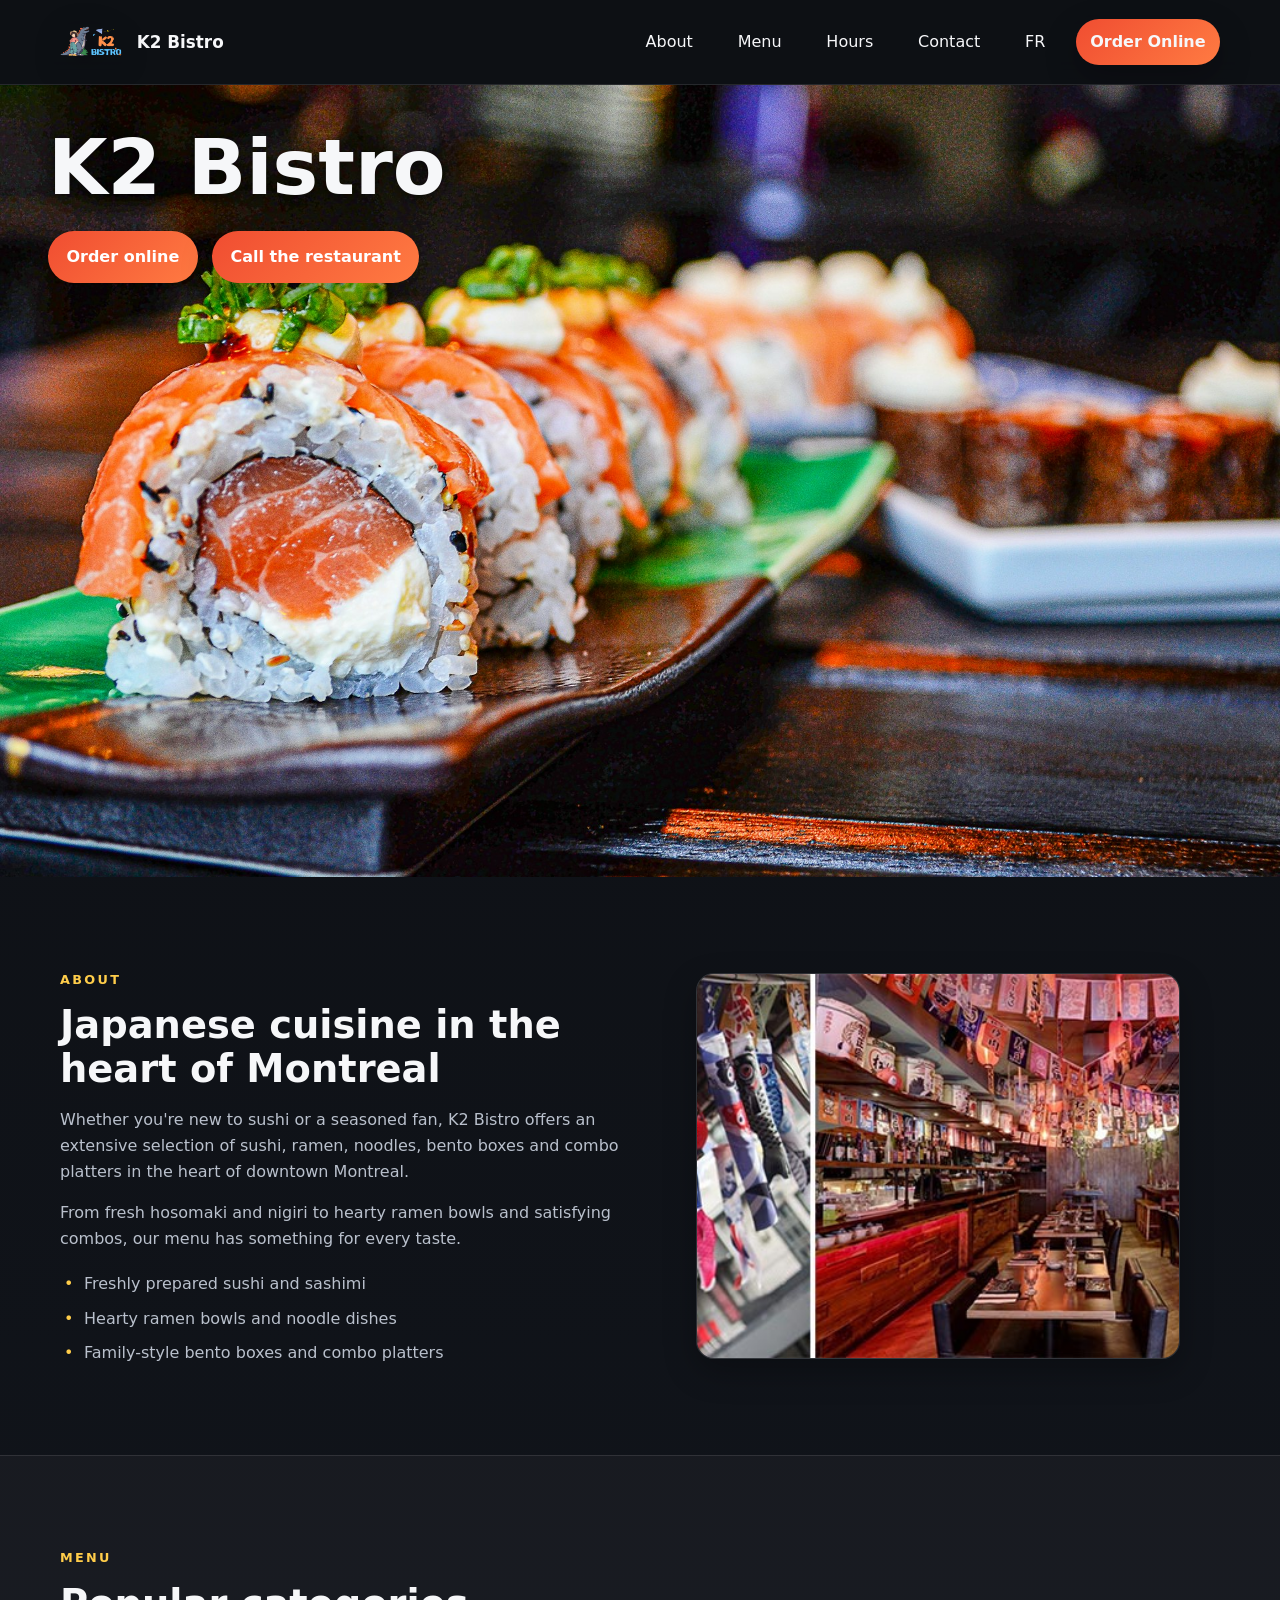
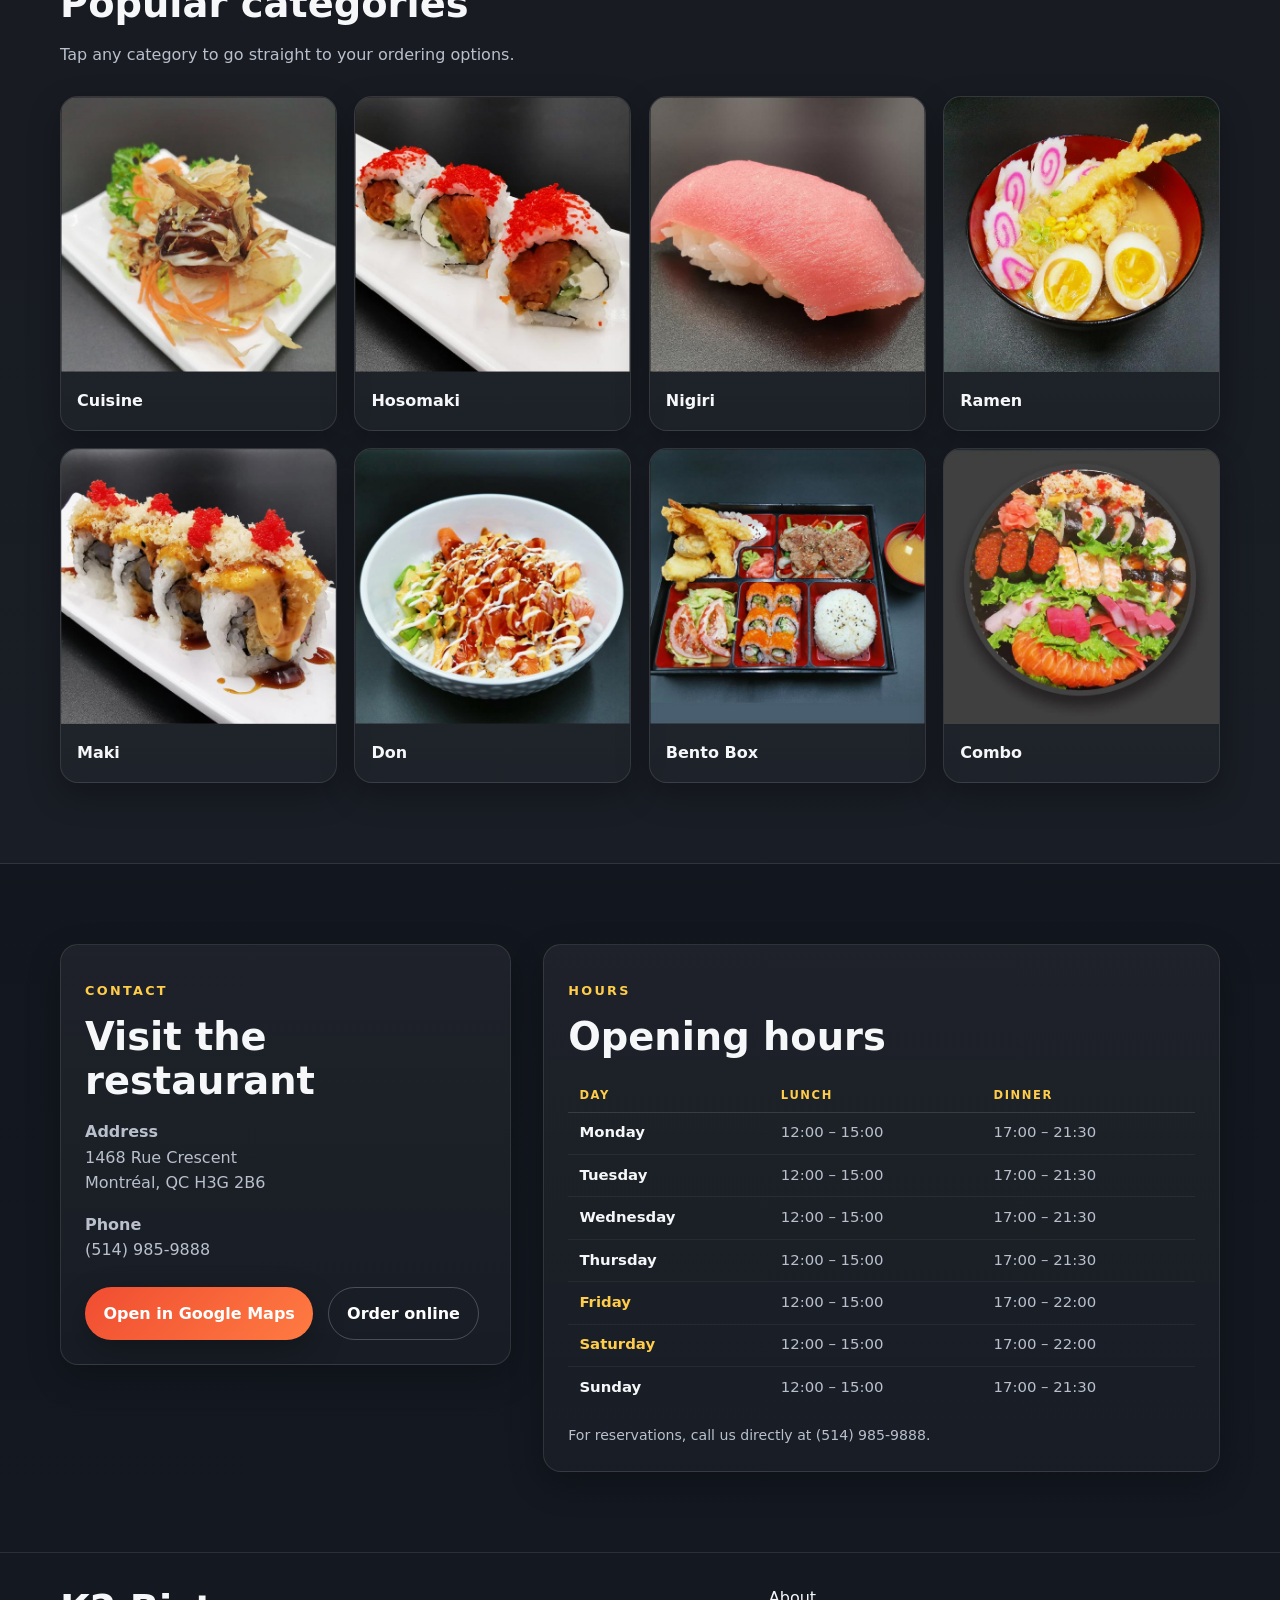
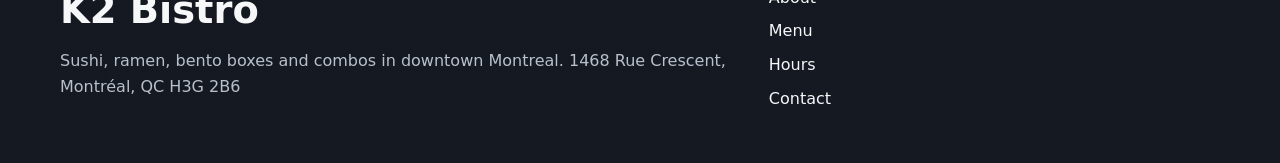
==== index_en.html @ 05328691 "initial commit" ====
<!doctype html>
<html lang="en-CA">
<head>
  <meta charset="utf-8">
  <meta name="viewport" content="width=device-width, initial-scale=1">
  <title>K2 Bistro | Sushi in Montreal</title>
  <meta name="description" content="K2 Bistro in Montreal: sushi, ramen, hosomaki, bento and combo platters. Check hours, call for reservations, and order online.">
  <link rel="canonical" href="https://example.com/index_en.html">
  <link rel="preload" as="image" href="assets/img/hero.jpg">
  <link rel="stylesheet" href="assets/css/styles.css">
  <script defer src="assets/js/site.js"></script>
  <script type="application/ld+json">
  {
    "@context": "https://schema.org",
    "@type": "Restaurant",
    "name": "K2 Bistro",
    "servesCuisine": ["Sushi", "Ramen", "Japanese"],
    "telephone": "+1-514-985-9888",
    "address": {
      "@type": "PostalAddress",
      "streetAddress": "1468 Rue Crescent",
      "addressLocality": "Montréal",
      "addressRegion": "QC",
      "postalCode": "H3G 2B6",
      "addressCountry": "CA"
    },
    "url": "https://example.com/index_en.html",
    "acceptsReservations": "True"
  }
  </script>
</head>
<body>
  <a class="skip-link" href="#main">Skip to main content</a>

  <header class="site-header" id="top">
    <div class="container header-inner">
      <a class="brand" href="#top" aria-label="K2 Bistro, back to top">
        <img src="assets/img/logo.png" alt="K2 Bistro logo">
        <span>K2 Bistro</span>
      </a>

      <button class="menu-toggle" type="button" aria-expanded="false" aria-controls="site-nav" aria-label="Open menu">
        <span></span><span></span><span></span>
      </button>

      <nav id="site-nav" class="site-nav" aria-label="Primary navigation">
        <a href="#about">About</a>
        <a href="#menu">Menu</a>
        <a href="#hours">Hours</a>
        <a href="#contact">Contact</a>
        <a href="index.html" lang="fr">FR</a>
        <a class="button button-sm" href="order-en.html">Order Online</a>
      </nav>
    </div>
  </header>

  <main id="main">
    <section class="hero">
      <div class="hero-overlay"></div>
      <img class="hero-image" src="assets/img/hero.jpg" alt="Sushi platter at K2 Bistro">
      <div class="container hero-content">
        <h1>K2 Bistro</h1>
        <div class="hero-actions">
          <a class="button" href="order-en.html">Order online</a>
          <a class="button" href="tel:+15149859888">Call the restaurant</a>
        </div>
      </div>
    </section>

    <section class="section" id="about">
      <div class="container grid-two">
        <div>
          <p class="section-label">About</p>
          <h2>Japanese cuisine in the heart of Montreal</h2>
          <p>Whether you're new to sushi or a seasoned fan, K2 Bistro offers an extensive selection of sushi, ramen, noodles, bento boxes and combo platters in the heart of downtown Montreal.</p>
          <p>From fresh hosomaki and nigiri to hearty ramen bowls and satisfying combos, our menu has something for every taste.</p>
          <ul class="feature-list">
            <li>Freshly prepared sushi and sashimi</li>
            <li>Hearty ramen bowls and noodle dishes</li>
            <li>Family-style bento boxes and combo platters</li>
          </ul>
        </div>
        <figure class="about-figure">
          <img src="assets/img/about_us.jpg" alt="Interior dining area and atmosphere at K2 Bistro">
        </figure>
      </div>
    </section>

    <section class="section section-alt" id="menu">
      <div class="container">
        <p class="section-label">Menu</p>
        <h2>Popular categories</h2>
        <p class="section-intro">Tap any category to go straight to your ordering options.</p>
        <div class="menu-grid">
          <a class="menu-card" href="order-en.html">
            <img src="assets/img/cuisine.jpg" alt="Japanese cuisine dish">
            <span>Cuisine</span>
          </a>
          <a class="menu-card" href="order-en.html">
            <img src="assets/img/hosomaki.jpg" alt="Salmon hosomaki roll">
            <span>Hosomaki</span>
          </a>
          <a class="menu-card" href="order-en.html">
            <img src="assets/img/nigiri.jpg" alt="Tuna nigiri">
            <span>Nigiri</span>
          </a>
          <a class="menu-card" href="order-en.html">
            <img src="assets/img/ramen.jpg" alt="Ramen bowl with eggs and tempura">
            <span>Ramen</span>
          </a>
          <a class="menu-card" href="order-en.html">
            <img src="assets/img/maki.jpg" alt="Maki roll with sauce and roe">
            <span>Maki</span>
          </a>
          <a class="menu-card" href="order-en.html">
            <img src="assets/img/don.jpg" alt="Salmon don bowl">
            <span>Don</span>
          </a>
          <a class="menu-card" href="order-en.html">
            <img src="assets/img/bento_box.jpg" alt="Bento box with tempura, rice, and rolls">
            <span>Bento Box</span>
          </a>
          <a class="menu-card" href="order-en.html">
            <img src="assets/img/combo.jpg" alt="Sushi combo platter">
            <span>Combo</span>
          </a>
        </div>
      </div>
    </section>

    <section class="section" id="contact">
      <div class="container info-grid">
        <article class="info-card">
          <p class="section-label">Contact</p>
          <h2>Visit the restaurant</h2>
          <p><strong>Address</strong><br>1468 Rue Crescent<br>Montréal, QC H3G 2B6</p>
          <p><strong>Phone</strong><br><a href="tel:+15149859888">(514) 985-9888</a></p>
          <div class="stack-actions">
            <a class="button" href="https://maps.google.com/?q=1468+Rue+Crescent+Montreal+QC+H3G+2B6" target="_blank" rel="noopener">Open in Google Maps</a>
            <a class="button button-secondary" href="order-en.html">Order online</a>
          </div>
        </article>

        <article class="info-card" id="hours">
          <p class="section-label">Hours</p>
          <h2>Opening hours</h2>
          <table class="hours-table">
            <thead>
              <tr><th>Day</th><th>Lunch</th><th>Dinner</th></tr>
            </thead>
            <tbody>
              <tr><td>Monday</td><td>12:00 – 15:00</td><td>17:00 – 21:30</td></tr>
              <tr><td>Tuesday</td><td>12:00 – 15:00</td><td>17:00 – 21:30</td></tr>
              <tr><td>Wednesday</td><td>12:00 – 15:00</td><td>17:00 – 21:30</td></tr>
              <tr><td>Thursday</td><td>12:00 – 15:00</td><td>17:00 – 21:30</td></tr>
              <tr class="hours-weekend"><td>Friday</td><td>12:00 – 15:00</td><td>17:00 – 22:00</td></tr>
              <tr class="hours-weekend"><td>Saturday</td><td>12:00 – 15:00</td><td>17:00 – 22:00</td></tr>
              <tr><td>Sunday</td><td>12:00 – 15:00</td><td>17:00 – 21:30</td></tr>
            </tbody>
          </table>
          <p class="hours-note">For reservations, call us directly at <a href="tel:+15149859888">(514) 985-9888</a>.</p>
        </article>
      </div>
    </section>
  </main>

  <footer class="site-footer">
    <div class="container footer-grid">
      <div>
        <h2>K2 Bistro</h2>
        <p>Sushi, ramen, bento boxes and combos in downtown Montreal. 1468 Rue Crescent, Montréal, QC H3G 2B6</p>
      </div>
      <nav class="footer-nav" aria-label="Footer links">
        <a href="#about">About</a>
        <a href="#menu">Menu</a>
        <a href="#hours">Hours</a>
        <a href="#contact">Contact</a>
      </nav>
    </div>
  </footer>
</body>
</html>
---- assets/css/styles.css ----
:root {
  --bg: #0f1115;
  --surface: #161a20;
  --surface-2: #1d2430;
  --text: #f6f7f9;
  --muted: #b9c0cc;
  --line: rgba(255,255,255,.1);
  --brand: #f04d31;
  --brand-2: #ffcd4a;
  --accent: #5fb2ff;
  --shadow: 0 12px 32px rgba(0,0,0,.28);
  --radius: 18px;
  --max: 1160px;
}

* { box-sizing: border-box; }
html { scroll-behavior: smooth; }
body {
  margin: 0;
  font-family: Inter, ui-sans-serif, system-ui, -apple-system, BlinkMacSystemFont, "Segoe UI", sans-serif;
  background: linear-gradient(180deg, #0d0f13 0%, #141922 100%);
  color: var(--text);
  line-height: 1.6;
}
img { display: block; max-width: 100%; }
a { color: inherit; text-decoration: none; }
p, li, dd { color: var(--muted); }
.container { width: min(calc(100% - 2rem), var(--max)); margin: 0 auto; }
.skip-link {
  position: absolute;
  left: 1rem;
  top: -4rem;
  background: white;
  color: black;
  padding: .75rem 1rem;
  border-radius: 999px;
  z-index: 999;
}
.skip-link:focus { top: 1rem; }
.site-header {
  position: sticky;
  top: 0;
  z-index: 100;
  background: rgba(15,17,21,.86);
  backdrop-filter: blur(14px);
  border-bottom: 1px solid var(--line);
}
.header-inner {
  display: flex;
  align-items: center;
  justify-content: space-between;
  gap: 1rem;
  min-height: 84px;
}
.brand {
  display: flex;
  align-items: center;
  gap: .8rem;
  font-weight: 700;
  font-size: 1.05rem;
}
.brand img {
  width: 64px;
  height: 64px;
  object-fit: contain;
  filter: drop-shadow(0 6px 16px rgba(0,0,0,.35));
}
.site-nav {
  display: flex;
  align-items: center;
  gap: 1rem;
}
.site-nav a {
  padding: .65rem .9rem;
  border-radius: 999px;
  color: var(--text);
}
.site-nav a:hover,
.site-nav a:focus-visible,
.footer-nav a:hover,
.footer-nav a:focus-visible {
  background: rgba(255,255,255,.08);
  outline: none;
}
.button {
  display: inline-flex;
  align-items: center;
  justify-content: center;
  gap: .5rem;
  min-height: 46px;
  padding: .8rem 1.15rem;
  border-radius: 999px;
  background: linear-gradient(135deg, var(--brand), #ff7b42);
  color: white;
  font-weight: 700;
  box-shadow: var(--shadow);
}
.button:hover,
.button:focus-visible {
  transform: translateY(-1px);
  outline: none;
}
.button-sm { min-height: 40px; padding: .65rem 1rem; }
.button-secondary {
  background: transparent;
  border: 1px solid rgba(255,255,255,.22);
  box-shadow: none;
}
.menu-toggle {
  display: none;
  background: transparent;
  border: 0;
  padding: .5rem;
  cursor: pointer;
}
.menu-toggle span {
  display: block;
  width: 24px;
  height: 2px;
  background: white;
  margin: 5px 0;
  border-radius: 999px;
}
.hero {
  position: relative;
  min-height: min(88vh, 860px);
  display: grid;
  align-items: start;
  overflow: clip;
}
.hero-image,
.hero-overlay {
  position: absolute;
  inset: 0;
  width: 100%;
  height: 100%;
}
.hero-image { object-fit: cover; }
.hero-overlay {
  background: linear-gradient(170deg, rgba(0,0,0,.75) 0%, rgba(5,8,14,.96) 100%);
}
.hero-content {
  position: relative;
  z-index: 1;
  padding: 2.5rem 0 4rem;
  width: auto;
  max-width: var(--max);
  margin-left: clamp(1.5rem, 5vw, 3rem);
  margin-right: 1.5rem;
}
.eyebrow,
.section-label {
  text-transform: uppercase;
  letter-spacing: .18em;
  font-size: .8rem;
  font-weight: 700;
  color: var(--brand-2);
}
.hero h1 {
  font-size: clamp(2.4rem, 6vw, 5.2rem);
  line-height: 1.02;
  margin: .25rem 0 1rem;
  max-width: 11ch;
  text-shadow: 0 2px 16px rgba(0,0,0,.7);
}
.hero-copy {
  max-width: 60ch;
  font-size: 1.05rem;
  color: #eef1f5;
  text-shadow: 0 1px 8px rgba(0,0,0,.6);
}
.eyebrow { text-shadow: 0 1px 8px rgba(0,0,0,.6); }
.hero-actions,
.stack-actions {
  display: flex;
  flex-wrap: wrap;
  gap: .9rem;
  margin-top: 1.5rem;
}
.section { padding: 5rem 0; }
.section-alt { background: rgba(255,255,255,.03); border-block: 1px solid var(--line); }
.grid-two {
  display: grid;
  gap: 2rem;
  grid-template-columns: repeat(2, minmax(0, 1fr));
}
.info-grid {
  display: grid;
  gap: 2rem;
  grid-template-columns: 1fr 1.5fr;
  align-items: start;
}
.grid-two h2,
.section h2,
.info-card h2,
.site-footer h2 {
  margin: .2rem 0 .7rem;
  font-size: clamp(1.8rem, 3vw, 2.6rem);
  line-height: 1.15;
}
.about-figure,
.info-card,
.menu-card {
  background: linear-gradient(180deg, rgba(255,255,255,.05), rgba(255,255,255,.025));
  border: 1px solid var(--line);
  border-radius: var(--radius);
  overflow: hidden;
  box-shadow: var(--shadow);
}
.about-figure img { width: 100%; height: 100%; object-fit: cover; min-height: 340px; }
.feature-list {
  list-style: none;
  padding: 0;
  margin: 1.25rem 0 0;
}
.feature-list li {
  padding-left: 1.5rem;
  position: relative;
  margin: .55rem 0;
}
.feature-list li::before {
  content: "•";
  color: var(--brand-2);
  position: absolute;
  left: .25rem;
}
.section-intro { max-width: 65ch; }
.menu-grid {
  display: grid;
  grid-template-columns: repeat(4, minmax(0, 1fr));
  gap: 1.1rem;
  margin-top: 1.8rem;
}
.menu-card {
  transition: transform .2s ease, border-color .2s ease;
}
.menu-card:hover,
.menu-card:focus-visible {
  transform: translateY(-4px);
  border-color: rgba(255,255,255,.28);
  outline: none;
}
.menu-card img {
  width: 100%;
  aspect-ratio: 1 / 1;
  object-fit: cover;
}
.menu-card span {
  display: block;
  padding: 1rem;
  font-weight: 700;
}
.info-card {
  padding: 1.5rem;
}
.hours-table {
  width: 100%;
  border-collapse: collapse;
  margin: 1.25rem 0 1rem;
  font-size: .93rem;
}
.hours-table thead th {
  text-align: left;
  padding: .45rem .7rem;
  font-size: .72rem;
  text-transform: uppercase;
  letter-spacing: .14em;
  font-weight: 700;
  color: var(--brand-2);
  border-bottom: 1px solid rgba(255,255,255,.12);
}
.hours-table tbody td {
  padding: .55rem .7rem;
  color: var(--muted);
}
.hours-table tbody tr td:first-child {
  color: var(--text);
  font-weight: 600;
  white-space: nowrap;
}
.hours-table tbody tr:not(:last-child) td {
  border-bottom: 1px solid rgba(255,255,255,.05);
}
.hours-table .hours-weekend td:first-child {
  color: var(--brand-2);
}
.hours-note { margin-bottom: 0; font-size: .88rem; }
.site-footer {
  border-top: 1px solid var(--line);
  padding: 2rem 0 3rem;
}
.footer-grid {
  display: grid;
  grid-template-columns: 1.5fr 1fr;
  gap: 2rem;
  align-items: start;
}
.footer-nav {
  display: grid;
  gap: .5rem;
  justify-items: start;
}

@media (max-width: 980px) {
  .menu-grid { grid-template-columns: repeat(2, minmax(0, 1fr)); }
  .grid-two,
  .info-grid,
  .footer-grid { grid-template-columns: 1fr; }
  .info-grid { align-items: stretch; }
}

@media (max-width: 768px) {
  .site-nav {
    position: absolute;
    top: 84px;
    left: 0;
    right: 0;
    display: none;
    flex-direction: column;
    align-items: stretch;
    gap: .25rem;
    padding: 1rem;
    background: rgba(15,17,21,.98);
    border-bottom: 1px solid var(--line);
  }
  .site-nav.open { display: flex; }
  .menu-toggle { display: block; }
}

/* Order page */
.order-section { padding: 6rem 0; }
.order-options {
  display: grid;
  grid-template-columns: repeat(3, minmax(0, 1fr));
  gap: 1.5rem;
  margin-top: 2.5rem;
}
.order-card {
  display: flex;
  flex-direction: column;
  align-items: center;
  text-align: center;
  padding: 3rem 2rem;
  background: linear-gradient(180deg, rgba(255,255,255,.06), rgba(255,255,255,.03));
  border: 1px solid var(--line);
  border-radius: var(--radius);
  box-shadow: var(--shadow);
  transition: transform .2s ease, border-color .2s ease;
  gap: .75rem;
  color: var(--text);
}
.order-card:hover,
.order-card:focus-visible {
  transform: translateY(-4px);
  border-color: rgba(255,255,255,.28);
  outline: none;
}
.order-card-icon {
  width: 56px;
  height: 56px;
  border-radius: 16px;
  background: linear-gradient(135deg, var(--brand), #ff7b42);
  display: flex;
  align-items: center;
  justify-content: center;
  margin-bottom: .5rem;
}
.order-card-icon svg { display: block; }
.order-card h2 {
  margin: 0;
  font-size: 1.4rem;
}
.order-card-sub {
  font-size: 1rem;
  font-weight: 600;
  color: var(--text) !important;
  margin: 0;
}
.order-card-note {
  font-size: .9rem;
  color: var(--muted);
  margin: 0;
}
@media (max-width: 768px) {
  .order-options { grid-template-columns: 1fr; }
}

@media (max-width: 640px) {
  .menu-grid { grid-template-columns: 1fr; }
  .hero-content { padding-top: 3rem; }
  .brand img { width: 54px; height: 54px; }
  .button,
  .button-sm { width: 100%; }
  .hero-actions,
  .stack-actions { align-items: stretch; }
}
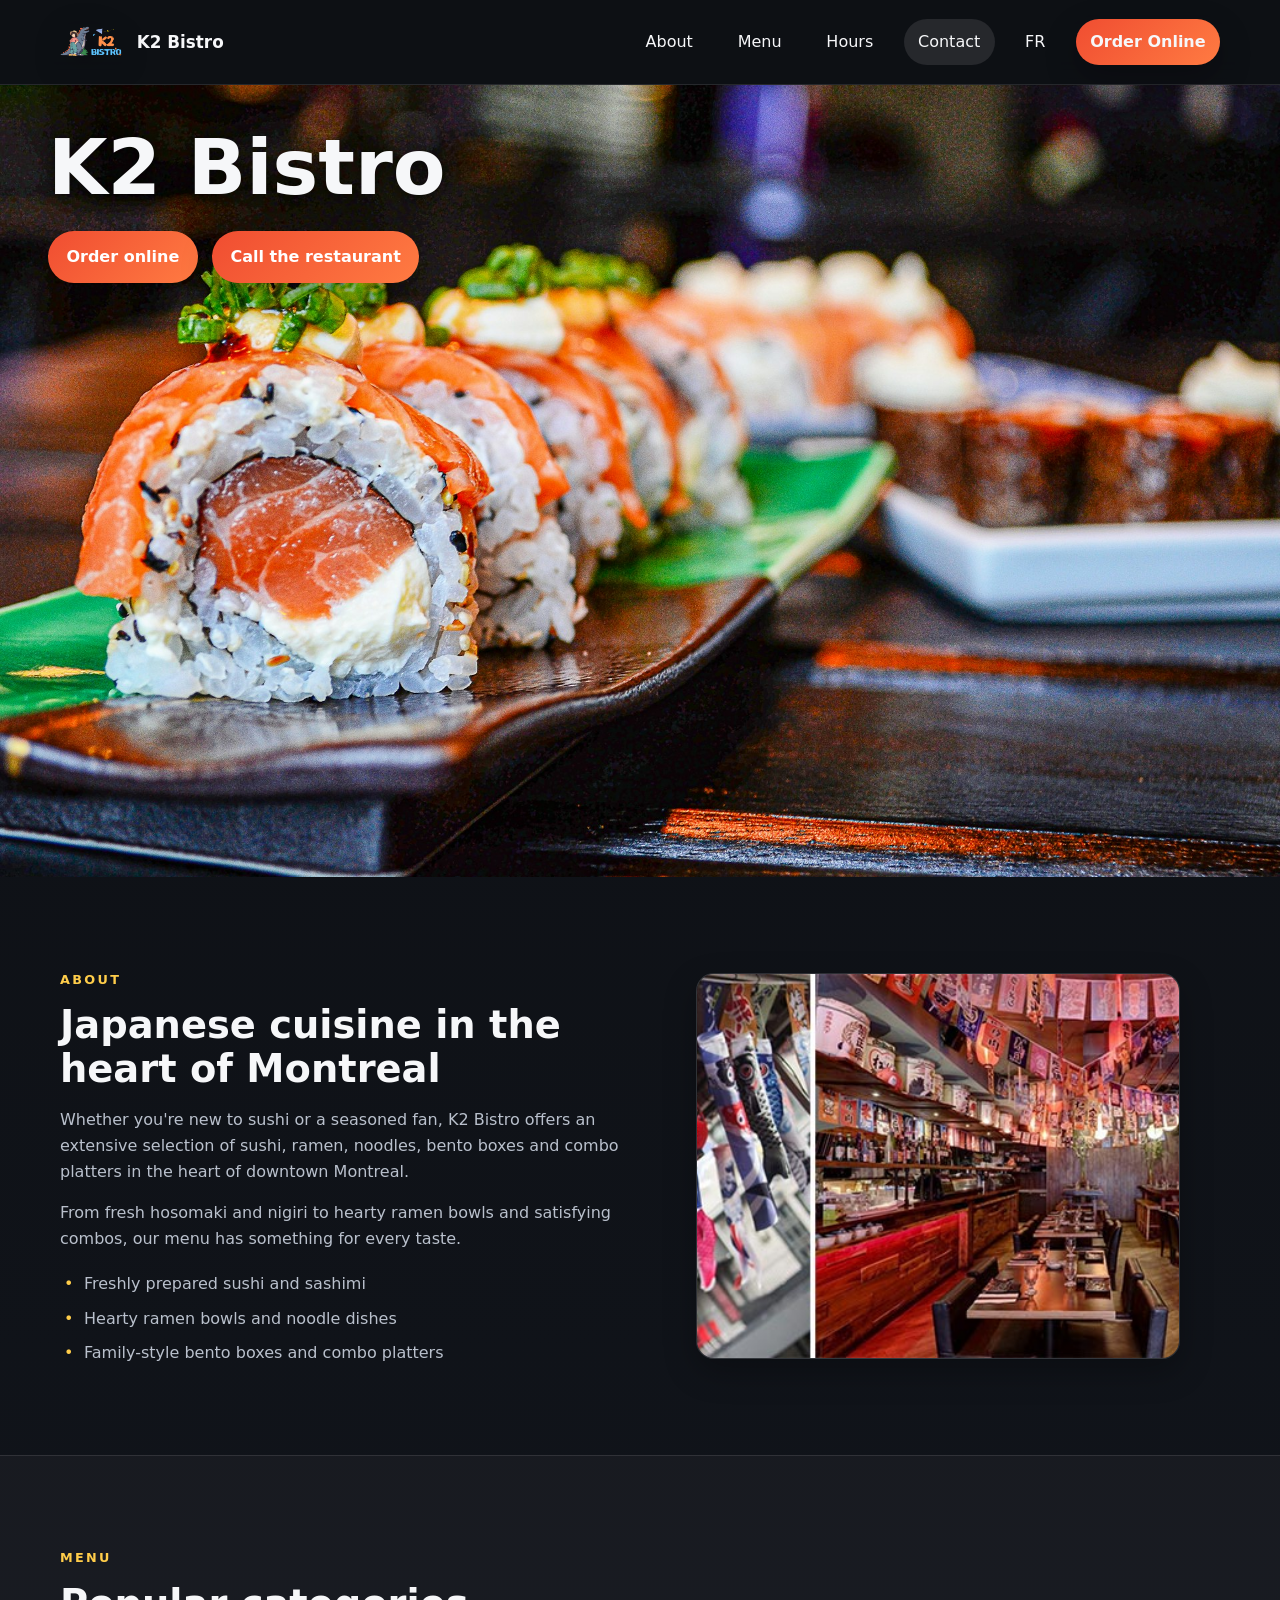
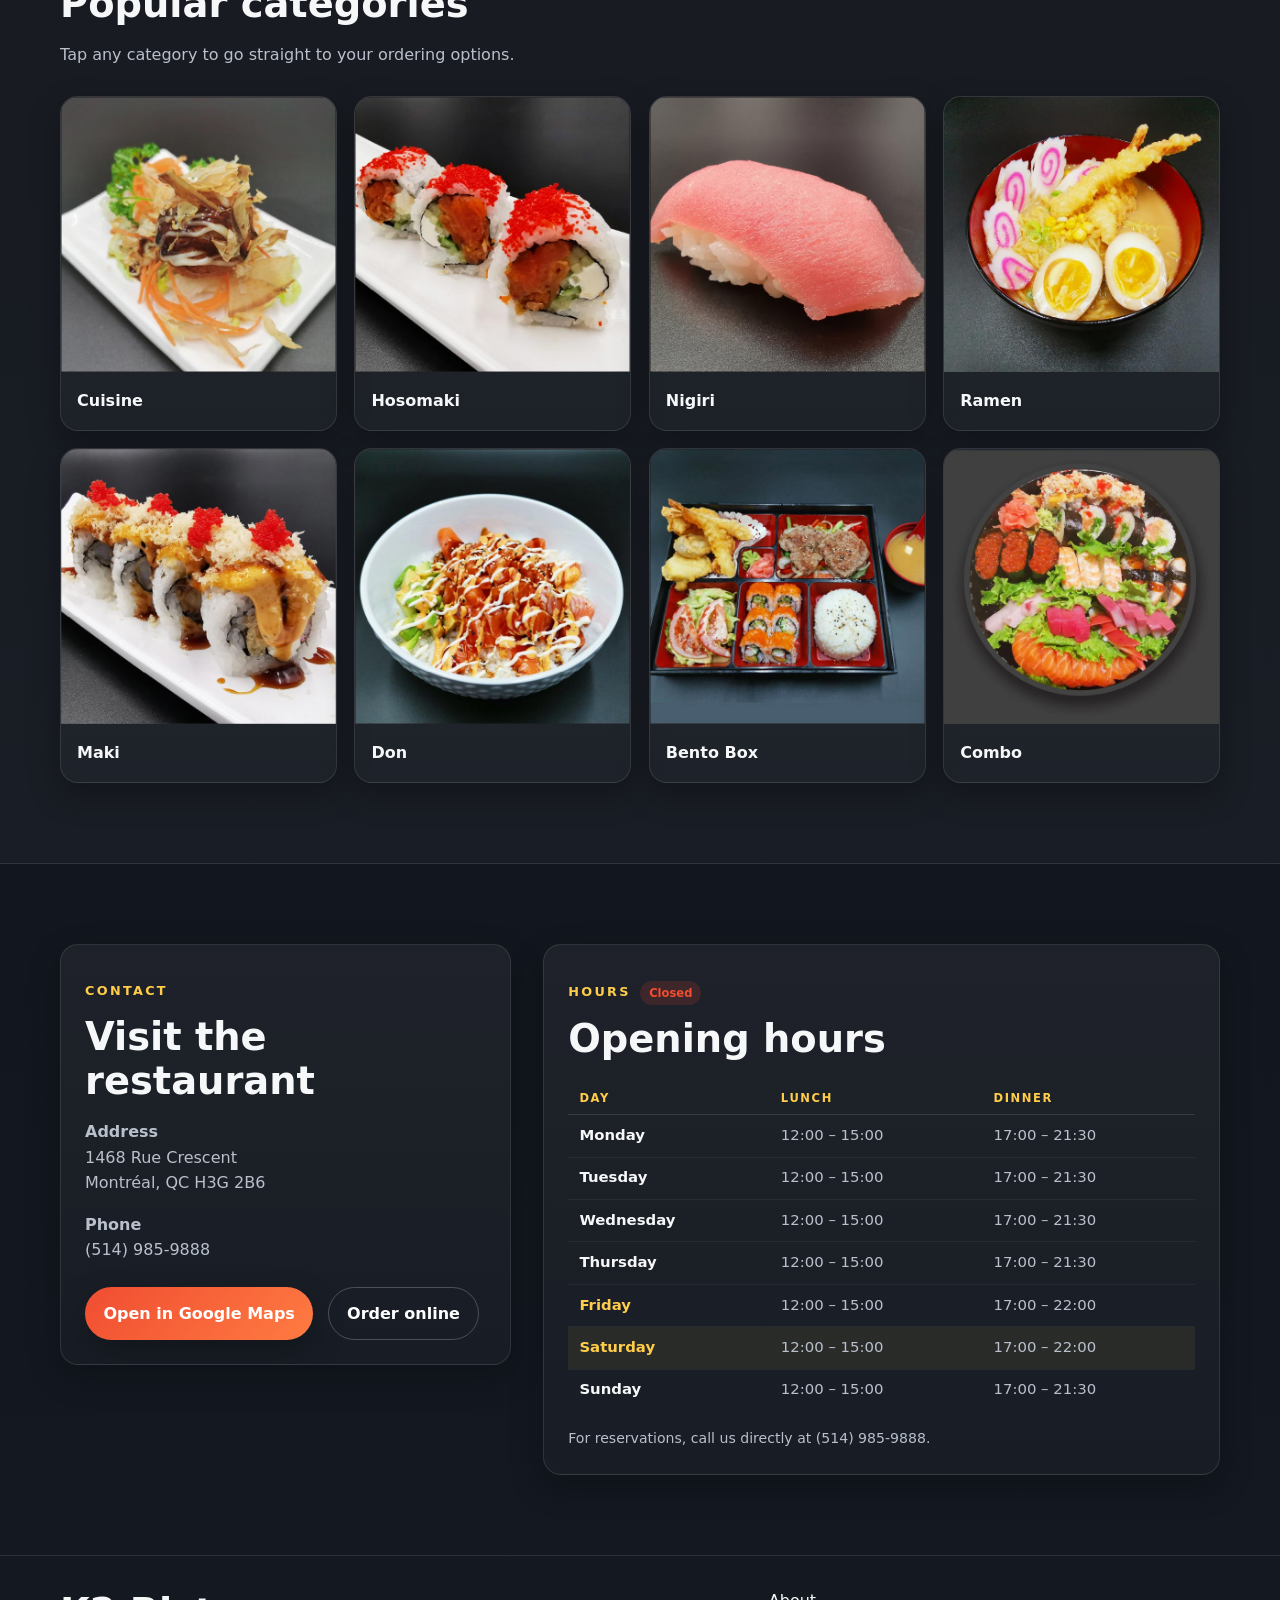
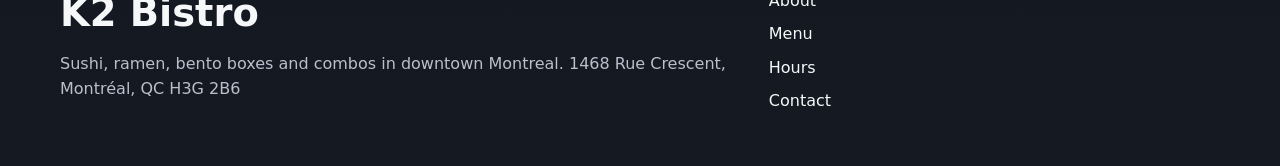
==== commit e910be8d: "fixed display for variable browser widths" ====
--- a/index_en.html
+++ b/index_en.html
@@ -81,7 +81,7 @@
           </ul>
         </div>
         <figure class="about-figure">
-          <img src="assets/img/about_us.jpg" alt="Interior dining area and atmosphere at K2 Bistro">
+          <img src="assets/img/about_us.jpg" alt="Interior dining area and atmosphere at K2 Bistro" loading="lazy">
         </figure>
       </div>
     </section>
@@ -93,35 +93,35 @@
         <p class="section-intro">Tap any category to go straight to your ordering options.</p>
         <div class="menu-grid">
           <a class="menu-card" href="order-en.html">
-            <img src="assets/img/cuisine.jpg" alt="Japanese cuisine dish">
+            <img src="assets/img/cuisine.jpg" alt="Japanese cuisine dish" loading="lazy">
             <span>Cuisine</span>
           </a>
           <a class="menu-card" href="order-en.html">
-            <img src="assets/img/hosomaki.jpg" alt="Salmon hosomaki roll">
+            <img src="assets/img/hosomaki.jpg" alt="Salmon hosomaki roll" loading="lazy">
             <span>Hosomaki</span>
           </a>
           <a class="menu-card" href="order-en.html">
-            <img src="assets/img/nigiri.jpg" alt="Tuna nigiri">
+            <img src="assets/img/nigiri.jpg" alt="Tuna nigiri" loading="lazy">
             <span>Nigiri</span>
           </a>
           <a class="menu-card" href="order-en.html">
-            <img src="assets/img/ramen.jpg" alt="Ramen bowl with eggs and tempura">
+            <img src="assets/img/ramen.jpg" alt="Ramen bowl with eggs and tempura" loading="lazy">
             <span>Ramen</span>
           </a>
           <a class="menu-card" href="order-en.html">
-            <img src="assets/img/maki.jpg" alt="Maki roll with sauce and roe">
+            <img src="assets/img/maki.jpg" alt="Maki roll with sauce and roe" loading="lazy">
             <span>Maki</span>
           </a>
           <a class="menu-card" href="order-en.html">
-            <img src="assets/img/don.jpg" alt="Salmon don bowl">
+            <img src="assets/img/don.jpg" alt="Salmon don bowl" loading="lazy">
             <span>Don</span>
           </a>
           <a class="menu-card" href="order-en.html">
-            <img src="assets/img/bento_box.jpg" alt="Bento box with tempura, rice, and rolls">
+            <img src="assets/img/bento_box.jpg" alt="Bento box with tempura, rice, and rolls" loading="lazy">
             <span>Bento Box</span>
           </a>
           <a class="menu-card" href="order-en.html">
-            <img src="assets/img/combo.jpg" alt="Sushi combo platter">
+            <img src="assets/img/combo.jpg" alt="Sushi combo platter" loading="lazy">
             <span>Combo</span>
           </a>
         </div>
--- a/assets/css/styles.css
+++ b/assets/css/styles.css
@@ -315,17 +315,48 @@
     top: 84px;
     left: 0;
     right: 0;
-    display: none;
+    display: flex;
     flex-direction: column;
     align-items: stretch;
     gap: .25rem;
+    padding: 0 1rem;
+    background: rgba(15,17,21,.98);
+    border-bottom: 1px solid transparent;
+    max-height: 0;
+    overflow: hidden;
+    transition: max-height .28s ease, padding .28s ease, border-color .28s ease;
+  }
+  .site-nav.open {
+    max-height: 400px;
     padding: 1rem;
-    background: rgba(15,17,21,.98);
-    border-bottom: 1px solid var(--line);
+    border-color: var(--line);
   }
-  .site-nav.open { display: flex; }
   .menu-toggle { display: block; }
 }
+
+/* Active nav link */
+.site-nav a.active {
+  background: rgba(255,255,255,.1);
+}
+
+/* Today's hours row */
+.hours-today { background: rgba(255, 205, 74, .07); }
+.hours-today td:first-child { color: var(--brand-2) !important; }
+
+/* Open / Closed badge */
+.status-badge {
+  display: inline-block;
+  margin-left: .6rem;
+  padding: .15rem .55rem;
+  border-radius: 999px;
+  font-size: .72rem;
+  font-weight: 700;
+  vertical-align: middle;
+  text-transform: none;
+  letter-spacing: 0;
+}
+.status-open  { background: rgba(52, 199, 89, .15); color: #34c759; }
+.status-closed { background: rgba(240, 77, 49, .15); color: var(--brand); }
 
 /* Order page */
 .order-section { padding: 6rem 0; }
